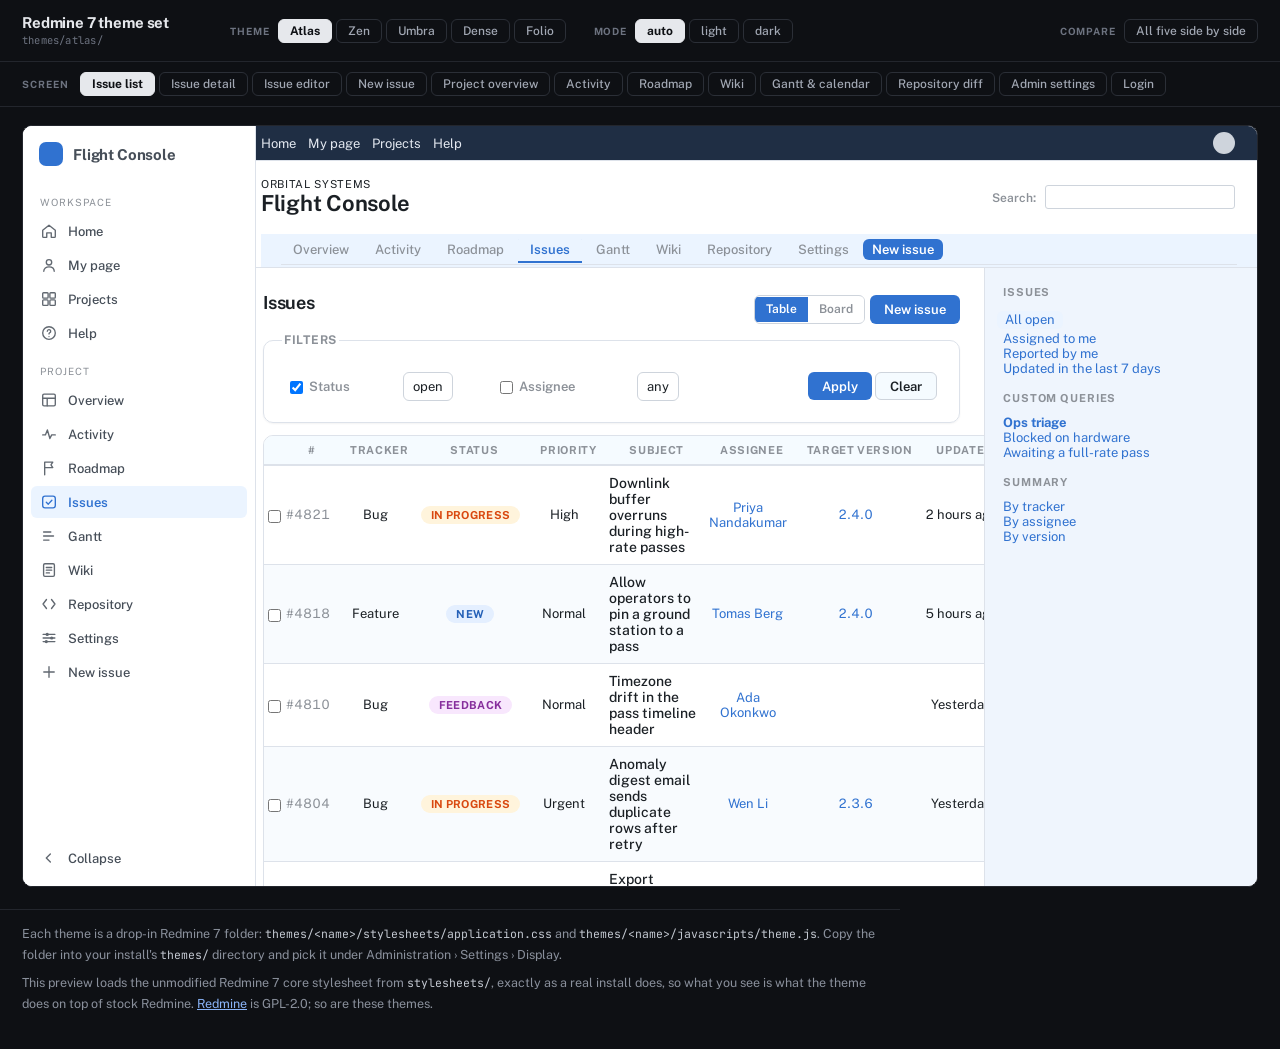
==== index.html @ 6d79c457 "Add a clickable preview site and publish it to GitHub Pages index.html is a theme/screen/mode picker" ====
<!DOCTYPE html>
<html lang="en">
<head>
<meta charset="utf-8" />
<title>Redmine 7 theme set — preview</title>
<meta name="viewport" content="width=device-width, initial-scale=1" />
<meta name="description" content="Live preview of five drop-in themes for Redmine 7." />
<link rel="preconnect" href="https://fonts.googleapis.com" />
<link rel="preconnect" href="https://fonts.gstatic.com" crossorigin />
<link href="https://fonts.googleapis.com/css2?family=Public+Sans:wght@400;500;600;700&family=JetBrains+Mono:wght@400;500&display=swap" rel="stylesheet" />
<style>
  :root { --bg:#0e1014; --line:#23262d; --line2:#2b2f37; --fg:#e6e8ec; --dim:#8a909c; --dim2:#6d7380; }
  * { box-sizing: border-box; }
  body { margin:0; background:var(--bg); color:var(--fg); font-family:'Public Sans',ui-sans-serif,system-ui,sans-serif; min-height:100vh; display:flex; flex-direction:column; }
  a { color:#8ab4f8; }
  code, .mono { font-family:'JetBrains Mono',ui-monospace,monospace; }
  .bar { display:flex; align-items:center; gap:28px; padding:14px 22px; border-bottom:1px solid var(--line); flex-wrap:wrap; }
  .title { display:flex; flex-direction:column; gap:2px; min-width:180px; }
  .title b { font-size:15px; font-weight:700; letter-spacing:-.01em; }
  .title span { font-size:10.5px; color:var(--dim2); letter-spacing:.02em; }
  .grp { display:flex; align-items:center; gap:8px; }
  .lbl { font-size:10px; text-transform:uppercase; letter-spacing:.09em; color:var(--dim2); font-weight:700; }
  .chips { display:flex; gap:4px; flex-wrap:wrap; }
  button.chip { background:transparent; color:#a2a8b4; border:1px solid var(--line2); border-radius:6px; padding:4px 11px; font-size:12px; font-weight:500; font-family:inherit; cursor:pointer; white-space:nowrap; }
  button.chip:hover { border-color:#3a3f49; color:var(--fg); }
  button.chip[aria-pressed="true"] { background:var(--fg); color:var(--bg); border-color:var(--fg); font-weight:700; }
  .screens { display:flex; gap:4px; padding:10px 22px; border-bottom:1px solid var(--line); flex-wrap:wrap; align-items:center; }
  main { flex:1; padding:18px 22px 22px; min-height:0; }
  .stage { height:100%; min-height:760px; border:1px solid var(--line); border-radius:10px; overflow:hidden; background:#fff; }
  .stage iframe { width:100%; height:100%; min-height:760px; border:0; display:block; }
  .compare { display:grid; grid-template-columns:repeat(5,minmax(200px,1fr)); gap:12px; align-items:start; }
  .tile { display:flex; flex-direction:column; gap:8px; min-width:0; }
  .tile .cap { display:flex; align-items:baseline; gap:8px; }
  .tile .cap b { font-size:12.5px; }
  .tile .cap span { font-size:10px; color:var(--dim2); }
  .tile .win { border:1px solid var(--line); border-radius:8px; overflow:hidden; background:#fff; }
  .tile iframe { width:1440px; height:1560px; border:0; display:block; transform-origin:top left; }
  footer { padding:14px 22px 26px; border-top:1px solid var(--line); color:var(--dim); font-size:12.5px; line-height:1.65; max-width:900px; }
  footer p { margin:0 0 8px; }
  footer .mono { font-size:11.5px; color:#c3c8d1; }
  @media (max-width:900px) { .compare { grid-template-columns:repeat(2,minmax(160px,1fr)); } }
</style>
</head>
<body>

<div class="bar">
  <div class="title"><b>Redmine 7 theme set</b><span class="mono" id="path">themes/atlas/</span></div>
  <div class="grp"><span class="lbl">Theme</span><div class="chips" id="themes"></div></div>
  <div class="grp"><span class="lbl">Mode</span><div class="chips" id="modes"></div></div>
  <div class="grp" style="margin-left:auto"><span class="lbl">Compare</span>
    <button type="button" class="chip" id="cmp" aria-pressed="false">All five side by side</button></div>
</div>

<div class="screens"><span class="lbl" style="margin-right:8px">Screen</span><div class="chips" id="pages"></div></div>

<main id="main"></main>

<footer>
  <p>Each theme is a drop-in Redmine 7 folder: <span class="mono">themes/&lt;name&gt;/stylesheets/application.css</span> and <span class="mono">themes/&lt;name&gt;/javascripts/theme.js</span>. Copy the folder into your install's <span class="mono">themes/</span> directory and pick it under Administration &rsaquo; Settings &rsaquo; Display.</p>
  <p>This preview loads the unmodified Redmine 7 core stylesheet from <span class="mono">stylesheets/</span>, exactly as a real install does, so what you see is what the theme does on top of stock Redmine. <a href="https://github.com/redmine/redmine">Redmine</a> is GPL-2.0; so are these themes.</p>
</footer>

<script>
(function () {
  var THEMES = [
    { key:'atlas', name:'Atlas', note:'SaaS board' },
    { key:'zen', name:'Zen', note:'calm minimal' },
    { key:'umbra', name:'Umbra', note:'low-light' },
    { key:'dense', name:'Dense', note:'max density' },
    { key:'folio', name:'Folio', note:'editorial' }
  ];
  var PAGES = [
    ['issues','Issue list'], ['issue','Issue detail'], ['issue-edit','Issue editor'], ['issue-form','New issue'],
    ['overview','Project overview'], ['activity','Activity'], ['roadmap','Roadmap'], ['wiki','Wiki'],
    ['gantt','Gantt & calendar'], ['repository','Repository diff'], ['settings','Admin settings'], ['login','Login']
  ];
  var FRAME_W = 1440, FRAME_H = 1560;

  var q = new URLSearchParams(location.search);
  var state = {
    theme: q.get('theme') || 'atlas',
    page: q.get('page') || 'issues',
    mode: q.get('mode') || 'auto',
    compare: q.get('compare') === '1'
  };

  function url(theme) {
    return 'preview/shell.html?theme=' + theme + '&page=' + state.page +
           (state.mode === 'auto' ? '' : '&mode=' + state.mode);
  }

  function syncLocation() {
    var p = new URLSearchParams();
    p.set('theme', state.theme);
    p.set('page', state.page);
    if (state.mode !== 'auto') p.set('mode', state.mode);
    if (state.compare) p.set('compare', '1');
    history.replaceState(null, '', location.pathname + '?' + p.toString());
  }

  function chips(host, items, current, onPick) {
    host.innerHTML = '';
    items.forEach(function (it) {
      var b = document.createElement('button');
      b.type = 'button';
      b.className = 'chip';
      b.textContent = it.name;
      b.setAttribute('aria-pressed', String(it.key === current));
      b.addEventListener('click', function () { onPick(it.key); });
      host.appendChild(b);
    });
  }

  var ro = null;
  function render() {
    document.getElementById('path').textContent = 'themes/' + state.theme + '/';
    chips(document.getElementById('themes'), THEMES, state.theme, function (k) { state.theme = k; render(); });
    chips(document.getElementById('modes'), ['auto','light','dark'].map(function (m) { return { key:m, name:m }; }),
          state.mode, function (m) { state.mode = m; render(); });
    chips(document.getElementById('pages'), PAGES.map(function (p) { return { key:p[0], name:p[1] }; }),
          state.page, function (p) { state.page = p; render(); });
    document.getElementById('cmp').setAttribute('aria-pressed', String(state.compare));

    var main = document.getElementById('main');
    if (ro) { ro.disconnect(); ro = null; }
    main.innerHTML = '';

    if (!state.compare) {
      var stage = document.createElement('div');
      stage.className = 'stage';
      stage.innerHTML = '<iframe src="' + url(state.theme) + '" title="Redmine preview"></iframe>';
      main.appendChild(stage);
    } else {
      var grid = document.createElement('div');
      grid.className = 'compare';
      THEMES.forEach(function (t) {
        var tile = document.createElement('div');
        tile.className = 'tile';
        tile.innerHTML =
          '<div class="cap"><b>' + t.name + '</b><span class="mono">' + t.note + '</span></div>' +
          '<div class="win"><iframe src="' + url(t.key) + '" title="' + t.name + '"></iframe></div>';
        grid.appendChild(tile);
      });
      main.appendChild(grid);

      /* Scale each frame to whatever width its column actually got, and set the
         window height to match, so nothing is clipped and no dead space is left. */
      var fit = function () {
        var w = grid.firstElementChild.getBoundingClientRect().width;
        if (!w) return;
        var s = w / FRAME_W;
        grid.querySelectorAll('.tile').forEach(function (tile) {
          tile.querySelector('iframe').style.transform = 'scale(' + s.toFixed(4) + ')';
          tile.querySelector('.win').style.height = Math.round(FRAME_H * s) + 'px';
        });
      };
      ro = new ResizeObserver(fit);
      ro.observe(grid);
      fit();
    }
    syncLocation();
  }

  document.getElementById('cmp').addEventListener('click', function () {
    state.compare = !state.compare;
    render();
  });

  render();
})();
</script>
</body>
</html>
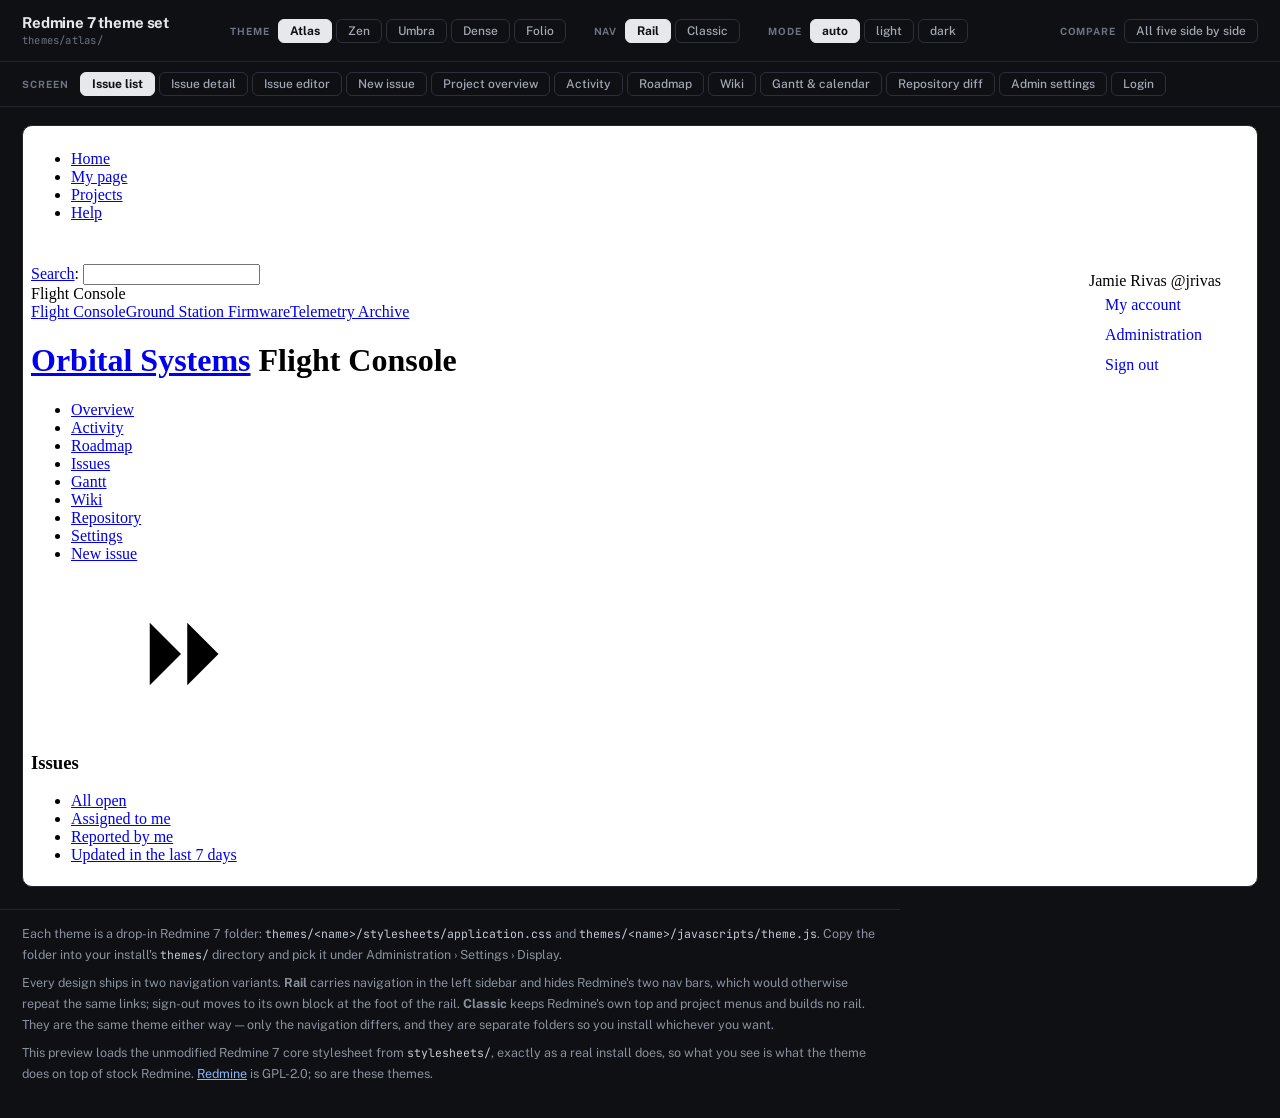
==== commit 0d6685b1: "Add classic navigation variants: ten themes, five designs Each of the five designs now ships in two " ====
--- a/index.html
+++ b/index.html
@@ -4,7 +4,7 @@
 <meta charset="utf-8" />
 <title>Redmine 7 theme set — preview</title>
 <meta name="viewport" content="width=device-width, initial-scale=1" />
-<meta name="description" content="Live preview of five drop-in themes for Redmine 7." />
+<meta name="description" content="Live preview of ten drop-in themes for Redmine 7 — five designs, each in a rail and a classic navigation variant." />
 <link rel="preconnect" href="https://fonts.googleapis.com" />
 <link rel="preconnect" href="https://fonts.gstatic.com" crossorigin />
 <link href="https://fonts.googleapis.com/css2?family=Public+Sans:wght@400;500;600;700&family=JetBrains+Mono:wght@400;500&display=swap" rel="stylesheet" />
@@ -46,6 +46,7 @@
 <div class="bar">
   <div class="title"><b>Redmine 7 theme set</b><span class="mono" id="path">themes/atlas/</span></div>
   <div class="grp"><span class="lbl">Theme</span><div class="chips" id="themes"></div></div>
+  <div class="grp"><span class="lbl">Nav</span><div class="chips" id="navs"></div></div>
   <div class="grp"><span class="lbl">Mode</span><div class="chips" id="modes"></div></div>
   <div class="grp" style="margin-left:auto"><span class="lbl">Compare</span>
     <button type="button" class="chip" id="cmp" aria-pressed="false">All five side by side</button></div>
@@ -57,6 +58,7 @@
 
 <footer>
   <p>Each theme is a drop-in Redmine 7 folder: <span class="mono">themes/&lt;name&gt;/stylesheets/application.css</span> and <span class="mono">themes/&lt;name&gt;/javascripts/theme.js</span>. Copy the folder into your install's <span class="mono">themes/</span> directory and pick it under Administration &rsaquo; Settings &rsaquo; Display.</p>
+  <p>Every design ships in two navigation variants. <b>Rail</b> carries navigation in the left sidebar and hides Redmine's two nav bars, which would otherwise repeat the same links; sign-out moves to its own block at the foot of the rail. <b>Classic</b> keeps Redmine's own top and project menus and builds no rail. They are the same theme either way — only the navigation differs, and they are separate folders so you install whichever you want.</p>
   <p>This preview loads the unmodified Redmine 7 core stylesheet from <span class="mono">stylesheets/</span>, exactly as a real install does, so what you see is what the theme does on top of stock Redmine. <a href="https://github.com/redmine/redmine">Redmine</a> is GPL-2.0; so are these themes.</p>
 </footer>
 
@@ -69,6 +71,14 @@
     { key:'dense', name:'Dense', note:'max density' },
     { key:'folio', name:'Folio', note:'editorial' }
   ];
+  /* Five designs x two navigation variants = the ten theme folders. Kept as a
+     separate control rather than ten theme chips, because the variant is a
+     property of the navigation, not a different design — and this way switching
+     variant holds the design you are looking at. */
+  var NAVS = [
+    { key:'rail', name:'Rail' },
+    { key:'classic', name:'Classic' }
+  ];
   var PAGES = [
     ['issues','Issue list'], ['issue','Issue detail'], ['issue-edit','Issue editor'], ['issue-form','New issue'],
     ['overview','Project overview'], ['activity','Activity'], ['roadmap','Roadmap'], ['wiki','Wiki'],
@@ -79,19 +89,31 @@
   var q = new URLSearchParams(location.search);
   var state = {
     theme: q.get('theme') || 'atlas',
+    nav: q.get('nav') === 'classic' ? 'classic' : 'rail',
     page: q.get('page') || 'issues',
     mode: q.get('mode') || 'auto',
     compare: q.get('compare') === '1'
   };
 
-  function url(theme) {
-    return 'preview/shell.html?theme=' + theme + '&page=' + state.page +
+  /* A ?theme=atlas-classic link from before this control existed still works. */
+  if (/-classic$/.test(state.theme)) {
+    state.theme = state.theme.replace(/-classic$/, '');
+    state.nav = 'classic';
+  }
+
+  function dir(themeKey) {
+    return state.nav === 'classic' ? themeKey + '-classic' : themeKey;
+  }
+
+  function url(themeKey) {
+    return 'preview/shell.html?theme=' + dir(themeKey) + '&page=' + state.page +
            (state.mode === 'auto' ? '' : '&mode=' + state.mode);
   }
 
   function syncLocation() {
     var p = new URLSearchParams();
     p.set('theme', state.theme);
+    if (state.nav !== 'rail') p.set('nav', state.nav);
     p.set('page', state.page);
     if (state.mode !== 'auto') p.set('mode', state.mode);
     if (state.compare) p.set('compare', '1');
@@ -113,8 +135,9 @@
 
   var ro = null;
   function render() {
-    document.getElementById('path').textContent = 'themes/' + state.theme + '/';
+    document.getElementById('path').textContent = 'themes/' + dir(state.theme) + '/';
     chips(document.getElementById('themes'), THEMES, state.theme, function (k) { state.theme = k; render(); });
+    chips(document.getElementById('navs'), NAVS, state.nav, function (n) { state.nav = n; render(); });
     chips(document.getElementById('modes'), ['auto','light','dark'].map(function (m) { return { key:m, name:m }; }),
           state.mode, function (m) { state.mode = m; render(); });
     chips(document.getElementById('pages'), PAGES.map(function (p) { return { key:p[0], name:p[1] }; }),
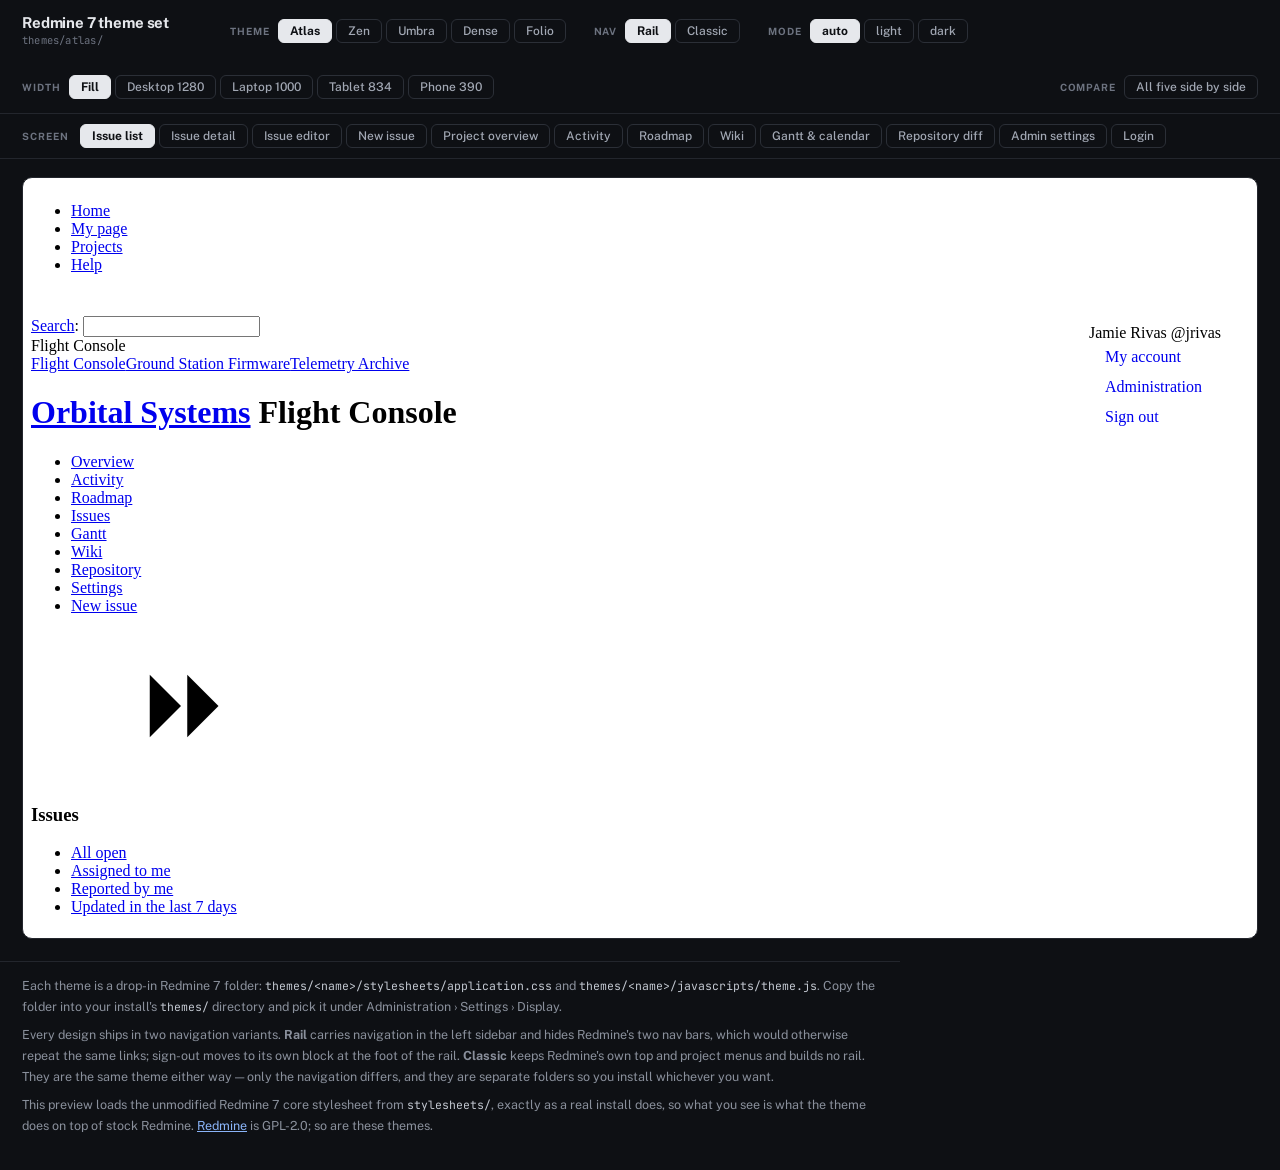
==== commit 2c2cccff: "Fix the flyout width jump, wiki toolbar and sticky surfaces Core sets overflow: hidden on <html> whi" ====
--- a/index.html
+++ b/index.html
@@ -26,7 +26,13 @@
   button.chip[aria-pressed="true"] { background:var(--fg); color:var(--bg); border-color:var(--fg); font-weight:700; }
   .screens { display:flex; gap:4px; padding:10px 22px; border-bottom:1px solid var(--line); flex-wrap:wrap; align-items:center; }
   main { flex:1; padding:18px 22px 22px; min-height:0; }
-  .stage { height:100%; min-height:760px; border:1px solid var(--line); border-radius:10px; overflow:hidden; background:#fff; }
+  /* A chosen device width has to be honoured exactly, so the stage scrolls
+     rather than shrinking the frame. Clamping to the pane silently renders a
+     desktop layout when you asked for a phone, which hides responsive bugs. */
+  .stagewrap { display:flex; justify-content:center; overflow-x:auto; height:100%; }
+  .stage { height:100%; min-height:760px; border:1px solid var(--line); border-radius:10px; overflow:hidden; background:#fff; flex:0 0 auto; }
+  .stage.fill { flex:1 1 auto; width:100%; }
+  .stage.phone { border-radius:18px; }
   .stage iframe { width:100%; height:100%; min-height:760px; border:0; display:block; }
   .compare { display:grid; grid-template-columns:repeat(5,minmax(200px,1fr)); gap:12px; align-items:start; }
   .tile { display:flex; flex-direction:column; gap:8px; min-width:0; }
@@ -48,6 +54,7 @@
   <div class="grp"><span class="lbl">Theme</span><div class="chips" id="themes"></div></div>
   <div class="grp"><span class="lbl">Nav</span><div class="chips" id="navs"></div></div>
   <div class="grp"><span class="lbl">Mode</span><div class="chips" id="modes"></div></div>
+  <div class="grp"><span class="lbl">Width</span><div class="chips" id="widths"></div></div>
   <div class="grp" style="margin-left:auto"><span class="lbl">Compare</span>
     <button type="button" class="chip" id="cmp" aria-pressed="false">All five side by side</button></div>
 </div>
@@ -79,6 +86,15 @@
     { key:'rail', name:'Rail' },
     { key:'classic', name:'Classic' }
   ];
+  /* Straddle the theme breakpoints: 1280 is above the rail's auto-collapse
+     range, 1000 inside it, 834 and 390 inside core's flyout range. */
+  var WIDTHS = [
+    { key:'fill', name:'Fill', px:null },
+    { key:'desktop', name:'Desktop 1280', px:1280 },
+    { key:'laptop', name:'Laptop 1000', px:1000 },
+    { key:'tablet', name:'Tablet 834', px:834 },
+    { key:'phone', name:'Phone 390', px:390 }
+  ];
   var PAGES = [
     ['issues','Issue list'], ['issue','Issue detail'], ['issue-edit','Issue editor'], ['issue-form','New issue'],
     ['overview','Project overview'], ['activity','Activity'], ['roadmap','Roadmap'], ['wiki','Wiki'],
@@ -92,6 +108,7 @@
     nav: q.get('nav') === 'classic' ? 'classic' : 'rail',
     page: q.get('page') || 'issues',
     mode: q.get('mode') || 'auto',
+    width: q.get('width') || 'fill',
     compare: q.get('compare') === '1'
   };
 
@@ -116,6 +133,7 @@
     if (state.nav !== 'rail') p.set('nav', state.nav);
     p.set('page', state.page);
     if (state.mode !== 'auto') p.set('mode', state.mode);
+    if (state.width !== 'fill') p.set('width', state.width);
     if (state.compare) p.set('compare', '1');
     history.replaceState(null, '', location.pathname + '?' + p.toString());
   }
@@ -140,6 +158,7 @@
     chips(document.getElementById('navs'), NAVS, state.nav, function (n) { state.nav = n; render(); });
     chips(document.getElementById('modes'), ['auto','light','dark'].map(function (m) { return { key:m, name:m }; }),
           state.mode, function (m) { state.mode = m; render(); });
+    chips(document.getElementById('widths'), WIDTHS, state.width, function (w) { state.width = w; render(); });
     chips(document.getElementById('pages'), PAGES.map(function (p) { return { key:p[0], name:p[1] }; }),
           state.page, function (p) { state.page = p; render(); });
     document.getElementById('cmp').setAttribute('aria-pressed', String(state.compare));
@@ -149,10 +168,15 @@
     main.innerHTML = '';
 
     if (!state.compare) {
+      var chosen = WIDTHS.filter(function (w) { return w.key === state.width; })[0] || WIDTHS[0];
+      var wrap = document.createElement('div');
+      wrap.className = 'stagewrap';
       var stage = document.createElement('div');
-      stage.className = 'stage';
+      stage.className = 'stage' + (chosen.px ? (state.width === 'phone' ? ' phone' : '') : ' fill');
+      if (chosen.px) stage.style.width = chosen.px + 'px';
       stage.innerHTML = '<iframe src="' + url(state.theme) + '" title="Redmine preview"></iframe>';
-      main.appendChild(stage);
+      wrap.appendChild(stage);
+      main.appendChild(wrap);
     } else {
       var grid = document.createElement('div');
       grid.className = 'compare';
